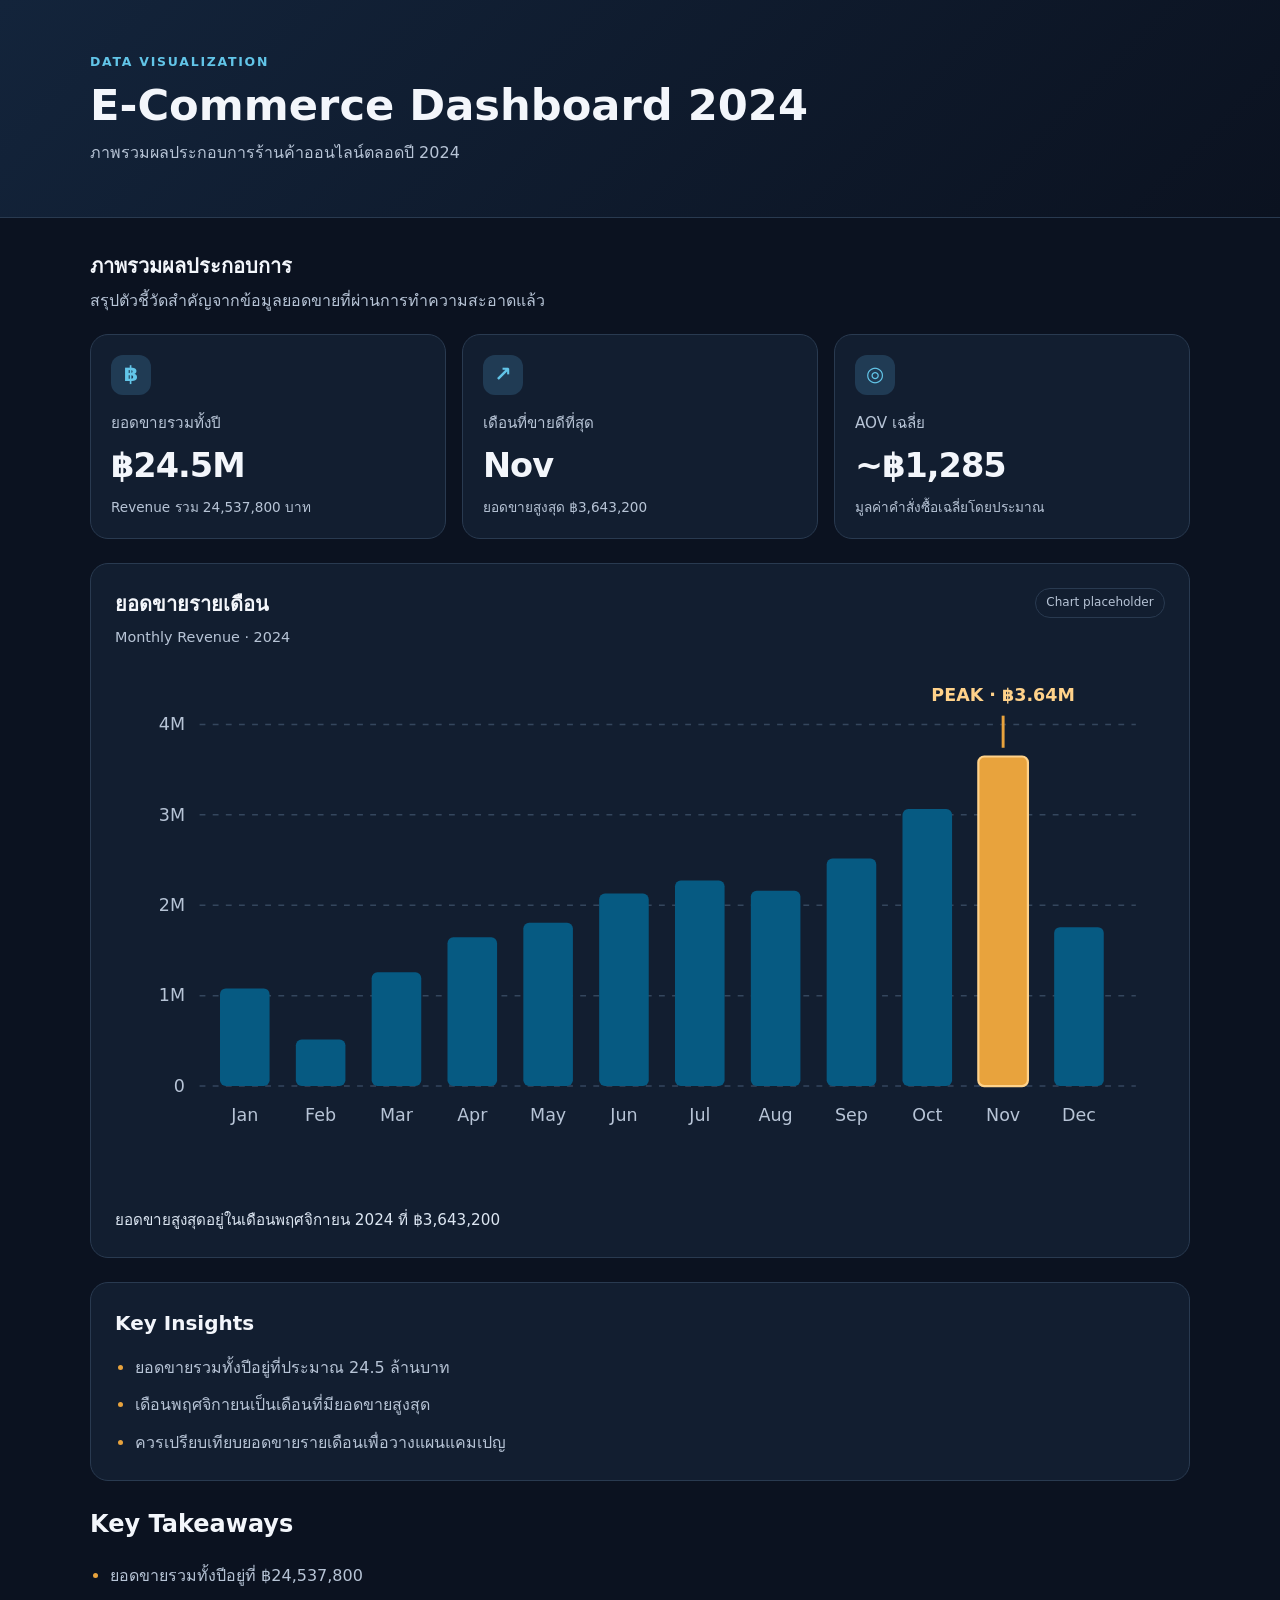
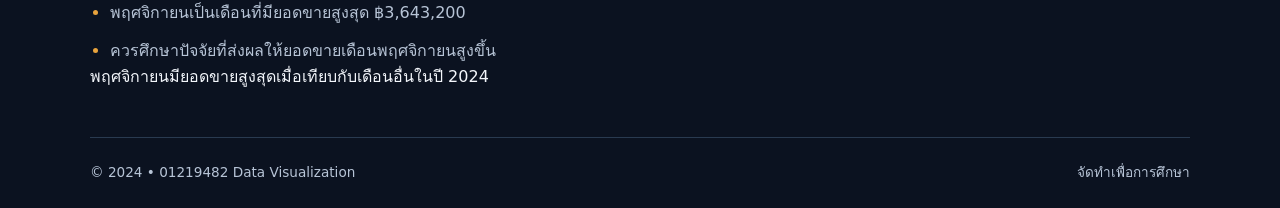
==== page3.html @ 40ed5b57 "Initial commit" ====
<!doctype html>
<html lang="th">
<head>
  <meta charset="utf-8">
  <meta name="viewport" content="width=device-width, initial-scale=1">
  <meta name="description" content="E-Commerce Dashboard 2024 สรุปยอดขายรายเดือน">
  <title>E-Commerce Dashboard 2024</title>
  <link rel="stylesheet" href="styles.css">
</head>
<body>
  <header class="site-header">
    <div class="header-content">
      <p class="eyebrow">DATA VISUALIZATION</p>
      <h1>E-Commerce Dashboard 2024</h1>
      <p class="subtitle">ภาพรวมผลประกอบการร้านค้าออนไลน์ตลอดปี 2024</p>
    </div>
  </header>

  <main class="dashboard">
    <section class="intro" aria-labelledby="overview-title">
      <h2 id="overview-title">ภาพรวมผลประกอบการ</h2>
      <p>สรุปตัวชี้วัดสำคัญจากข้อมูลยอดขายที่ผ่านการทำความสะอาดแล้ว</p>
    </section>

    <section class="kpis" aria-label="ตัวชี้วัดสำคัญ">
      <article class="kpi-card">
        <div class="kpi-icon" aria-hidden="true">฿</div>
        <p class="kpi-label">ยอดขายรวมทั้งปี</p>
        <p class="kpi-value">฿24.5M</p>
        <p class="kpi-note">Revenue รวม 24,537,800 บาท</p>
      </article>

      <article class="kpi-card">
        <div class="kpi-icon" aria-hidden="true">↗</div>
        <p class="kpi-label">เดือนที่ขายดีที่สุด</p>
        <p class="kpi-value">Nov</p>
        <p class="kpi-note">ยอดขายสูงสุด ฿3,643,200</p>
      </article>

      <article class="kpi-card">
        <div class="kpi-icon" aria-hidden="true">◎</div>
        <p class="kpi-label">AOV เฉลี่ย</p>
        <p class="kpi-value">~฿1,285</p>
        <p class="kpi-note">มูลค่าคำสั่งซื้อเฉลี่ยโดยประมาณ</p>
      </article>
    </section>

    <section class="panel chart" aria-labelledby="chart-title">
      <div class="panel-heading">
        <div>
          <h2 id="chart-title">ยอดขายรายเดือน</h2>
          <p>Monthly Revenue · 2024</p>
        </div>
        <span class="status">Chart placeholder</span>
      </div>
      <div class="svg-chart-wrap"><svg class="revenue-chart" viewBox="0 0 720 360" role="img" aria-labelledby="revenue-title revenue-desc">
        <title id="revenue-title">กราฟแท่งยอดขายรายเดือน ปี 2024</title><desc id="revenue-desc">ยอดขายรายเดือน เดือนพฤศจิกายนสูงสุดที่ 3,643,200 บาท เน้นด้วยสีอำพัน</desc>
        <g class="grid-lines" aria-hidden="true">
<line x1="58" y1="286" x2="700" y2="286"/>
<line x1="58" y1="224" x2="700" y2="224"/>
<line x1="58" y1="162" x2="700" y2="162"/>
<line x1="58" y1="100" x2="700" y2="100"/>
<line x1="58" y1="38" x2="700" y2="38"/>
</g><g class="axis-labels" aria-hidden="true">
<text x="48" y="290" text-anchor="end">0</text>
<text x="48" y="228" text-anchor="end">1M</text>
<text x="48" y="166" text-anchor="end">2M</text>
<text x="48" y="104" text-anchor="end">3M</text>
<text x="48" y="42" text-anchor="end">4M</text>
</g><g class="bars">
<rect class="bar" x="72" y="219" width="34" height="67" rx="4"><title>Jan: ฿1,080,000</title></rect>
<rect class="bar" x="124" y="254" width="34" height="32" rx="4"><title>Feb: ฿520,000</title></rect>
<rect class="bar" x="176" y="208" width="34" height="78" rx="4"><title>Mar: ฿1,260,000</title></rect>
<rect class="bar" x="228" y="184" width="34" height="102" rx="4"><title>Apr: ฿1,650,000</title></rect>
<rect class="bar" x="280" y="174" width="34" height="112" rx="4"><title>May: ฿1,808,500</title></rect>
<rect class="bar" x="332" y="154" width="34" height="132" rx="4"><title>Jun: ฿2,130,000</title></rect>
<rect class="bar" x="384" y="145" width="34" height="141" rx="4"><title>Jul: ฿2,275,000</title></rect>
<rect class="bar" x="436" y="152" width="34" height="134" rx="4"><title>Aug: ฿2,167,200</title></rect>
<rect class="bar" x="488" y="130" width="34" height="156" rx="4"><title>Sep: ฿2,520,000</title></rect>
<rect class="bar" x="540" y="96" width="34" height="190" rx="4"><title>Oct: ฿3,070,000</title></rect>
<rect class="bar bar-peak" x="592" y="60" width="34" height="226" rx="4"><title>Nov: ฿3,643,200</title></rect>
<rect class="bar" x="644" y="177" width="34" height="109" rx="4"><title>Dec: ฿1,760,000</title></rect>
</g><g class="month-labels" aria-hidden="true">
<text x="89" y="310" text-anchor="middle">Jan</text>
<text x="141" y="310" text-anchor="middle">Feb</text>
<text x="193" y="310" text-anchor="middle">Mar</text>
<text x="245" y="310" text-anchor="middle">Apr</text>
<text x="297" y="310" text-anchor="middle">May</text>
<text x="349" y="310" text-anchor="middle">Jun</text>
<text x="401" y="310" text-anchor="middle">Jul</text>
<text x="453" y="310" text-anchor="middle">Aug</text>
<text x="505" y="310" text-anchor="middle">Sep</text>
<text x="557" y="310" text-anchor="middle">Oct</text>
<text x="609" y="310" text-anchor="middle">Nov</text>
<text x="661" y="310" text-anchor="middle">Dec</text>
</g><path class="peak-pointer" d="M609 54 L609 32" aria-hidden="true"/><text class="peak-label" x="609" y="22" text-anchor="middle">PEAK · ฿3.64M</text></svg></div><p class="chart-caption">ยอดขายสูงสุดอยู่ในเดือนพฤศจิกายน 2024 ที่ ฿3,643,200</p>
    </section>

    <section class="panel insights" aria-labelledby="insights-title">
      <h2 id="insights-title">Key Insights</h2>
      <ul>
        <li>ยอดขายรวมทั้งปีอยู่ที่ประมาณ 24.5 ล้านบาท</li>
        <li>เดือนพฤศจิกายนเป็นเดือนที่มียอดขายสูงสุด</li>
        <li>ควรเปรียบเทียบยอดขายรายเดือนเพื่อวางแผนแคมเปญ</li>
      </ul>
    </section>
    
<section class="insights" aria-labelledby="insights-title">
  <h2 id="insights-title">Key Takeaways</h2>
  <ul>
    <li>ยอดขายรวมทั้งปีอยู่ที่ ฿24,537,800</li>
    <li>พฤศจิกายนเป็นเดือนที่มียอดขายสูงสุด ฿3,643,200</li>
    <li>ควรศึกษาปัจจัยที่ส่งผลให้ยอดขายเดือนพฤศจิกายนสูงขึ้น</li>
  </ul>
  <p class="chart-note">
    พฤศจิกายนมียอดขายสูงสุดเมื่อเทียบกับเดือนอื่นในปี 2024
  </p>
</section>

  </main>

  <footer class="site-footer">
    <p>&copy; 2024 • 01219482 Data Visualization</p>
    <p>จัดทำเพื่อการศึกษา</p>
  </footer>
</body>
</html>
---- styles.css ----
/* Base styles: mobile-first */
:root {
  color-scheme: dark;
  --page-bg: #0b1220;
  --panel-bg: #121e30;
  --panel-hover: #182941;
  --border: #293a50;
  --text-main: #f3f6fb;
  --text-muted: #b7c4d6;
  --accent: #62c5e8;
  --peak: #e8a33d;
  --radius: 18px;
}

* {
  box-sizing: border-box;
}

body {
  margin: 0;
  background: var(--page-bg);
  color: var(--text-main);
  font-family: system-ui, -apple-system, BlinkMacSystemFont, "Segoe UI", sans-serif;
  line-height: 1.6;
}

.site-header {
  padding: 2.5rem 1.25rem;
  background: linear-gradient(135deg, #13243b, #0b1220);
  border-bottom: 1px solid var(--border);
}

.header-content,
.dashboard,
.site-footer {
  width: min(100% - 2rem, 1100px);
  margin-inline: auto;
}

.eyebrow {
  margin: 0 0 0.5rem;
  color: var(--accent);
  font-size: 0.78rem;
  font-weight: 800;
  letter-spacing: 0.14em;
}

h1, h2, p {
  margin-top: 0;
}

h1 {
  margin-bottom: 0.5rem;
  font-size: clamp(1.8rem, 5vw, 2.7rem);
  line-height: 1.2;
}

.subtitle,
.intro p,
.panel-heading p {
  color: var(--text-muted);
}

.subtitle {
  margin-bottom: 0;
}

.dashboard {
  padding-block: 2rem;
}

.intro {
  margin-bottom: 1.25rem;
}

.intro h2,
.panel h2 {
  margin-bottom: 0.35rem;
  font-size: 1.25rem;
}

.intro p {
  margin-bottom: 0;
}

.kpis {
  display: grid;
  grid-template-columns: 1fr;
  gap: 1rem;
  margin-bottom: 1.5rem;
}

.kpi-card,
.panel {
  border: 1px solid var(--border);
  border-radius: var(--radius);
  background: var(--panel-bg);
}

.kpi-card {
  padding: 1.25rem;
  transition: transform 180ms ease, background-color 180ms ease, border-color 180ms ease;
}

.kpi-card:hover {
  transform: translateY(-4px);
  background: var(--panel-hover);
  border-color: #42617f;
}

.kpi-icon {
  display: grid;
  place-items: center;
  width: 2.5rem;
  height: 2.5rem;
  margin-bottom: 1rem;
  border-radius: 12px;
  background: #203b54;
  color: var(--accent);
  font-size: 1.3rem;
  font-weight: 800;
}

.kpi-label {
  margin-bottom: 0.25rem;
  color: var(--text-muted);
  font-size: 0.95rem;
}

.kpi-value {
  margin-bottom: 0.25rem;
  font-size: clamp(1.7rem, 5vw, 2.1rem);
  font-weight: 800;
  letter-spacing: -0.03em;
}

.kpi-note {
  margin-bottom: 0;
  color: var(--text-muted);
  font-size: 0.85rem;
}

.panel {
  padding: 1.25rem;
  margin-bottom: 1.5rem;
}

.panel-heading {
  display: flex;
  flex-wrap: wrap;
  align-items: flex-start;
  justify-content: space-between;
  gap: 1rem;
}

.panel-heading p {
  margin-bottom: 0;
  font-size: 0.9rem;
}

.status {
  padding: 0.25rem 0.65rem;
  border: 1px solid var(--border);
  border-radius: 999px;
  color: var(--text-muted);
  font-size: 0.75rem;
}

.chart-placeholder {
  display: grid;
  min-height: 230px;
  margin-top: 1.25rem;
  padding: 2rem 1rem;
  place-content: center;
  justify-items: center;
  border: 1px dashed #486078;
  border-radius: 14px;
  background: #0e1929;
  text-align: center;
}

.placeholder-icon {
  margin-bottom: 0.5rem;
  color: var(--accent);
  font-size: 2.5rem;
}

.chart-placeholder p {
  margin-bottom: 0.25rem;
  font-size: 1.1rem;
  font-weight: 750;
}

.chart-placeholder span {
  color: var(--text-muted);
  font-size: 0.9rem;
}

.insights ul {
  display: grid;
  gap: 0.75rem;
  margin-bottom: 0;
  padding-left: 1.25rem;
  color: var(--text-muted);
}

.insights li::marker {
  color: var(--peak);
}

.site-footer {
  display: flex;
  flex-direction: column;
  gap: 0.25rem;
  padding-block: 1.5rem;
  border-top: 1px solid var(--border);
  color: var(--text-muted);
  font-size: 0.85rem;
}

.site-footer p {
  margin-bottom: 0;
}

/* Desktop / tablet layout */
@media (min-width: 768px) {
  .site-header {
    padding-block: 3.25rem;
  }

  .kpis {
    grid-template-columns: repeat(3, minmax(0, 1fr));
  }

  .panel {
    padding: 1.5rem;
  }

  .site-footer {
    flex-direction: row;
    justify-content: space-between;
  }
}

/* Respect reduced-motion preferences */
@media (prefers-reduced-motion: reduce) {
  *,
  *::before,
  *::after {
    scroll-behavior: auto !important;
    transition-duration: 0.01ms !important;
    animation-duration: 0.01ms !important;
    animation-iteration-count: 1 !important;
  }
}

/* Mini-Lab 2: responsive accessible SVG chart */
.svg-chart-wrap{width:100%;margin-top:1.25rem;overflow-x:auto}.revenue-chart{display:block;width:100%;min-width:540px;height:auto;overflow:visible}
.grid-lines line{stroke:#34465d;stroke-width:1;stroke-dasharray:4 5}.axis-labels,.month-labels{fill:#b7c4d6;font-family:inherit;font-size:12px}
.bar{fill:#065A82;transition:opacity 160ms ease}.bar:hover{opacity:.78}.bar-peak{fill:#E8A33D;stroke:#ffd28a;stroke-width:1.5}
.peak-pointer{stroke:#E8A33D;stroke-width:2}.peak-label{fill:#ffd28a;font-size:12px;font-weight:800}.chart-caption{margin:.9rem 0 0;color:#dce6f2;font-size:.95rem}
@media(max-width:600px){.revenue-chart{min-width:600px}}
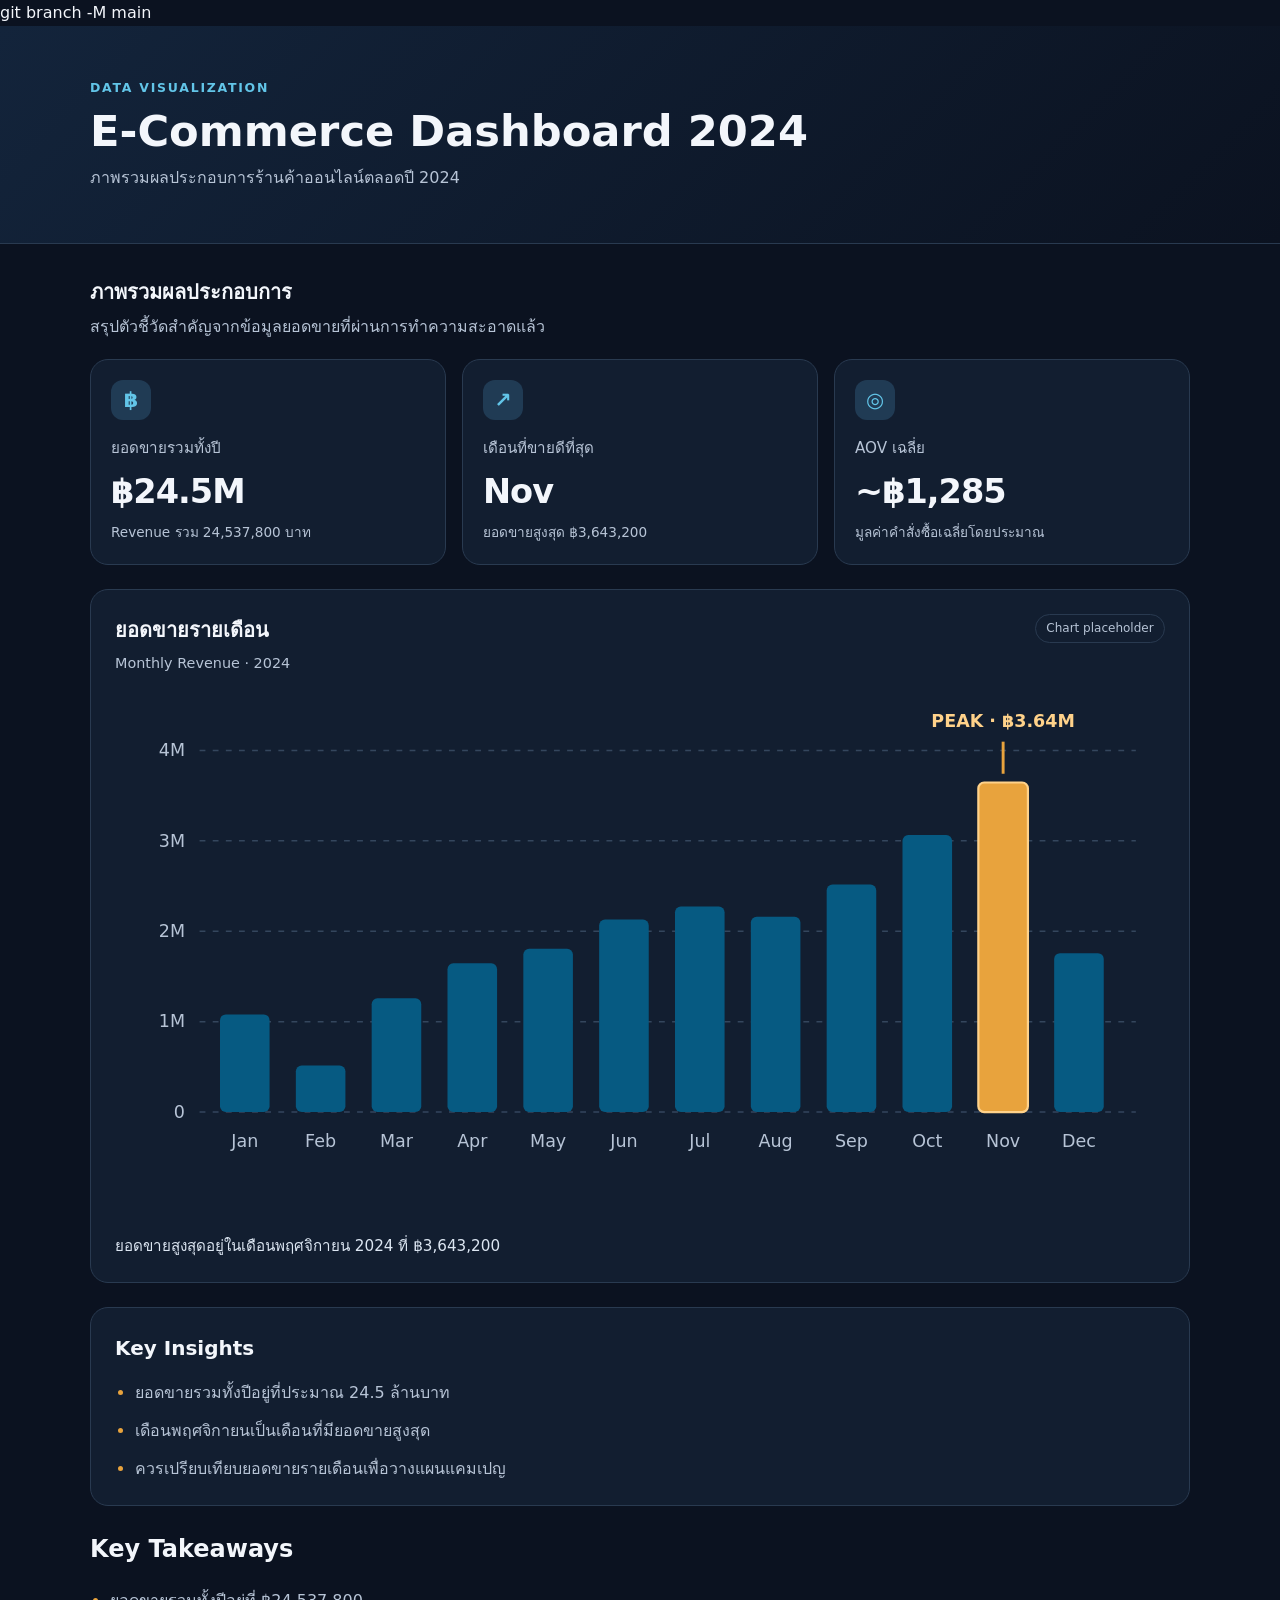
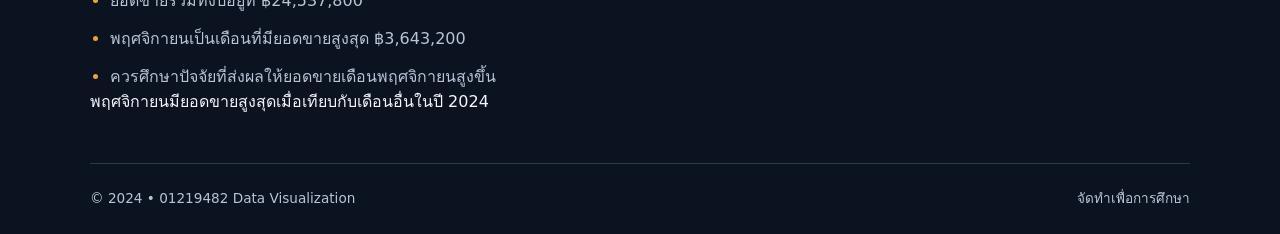
==== commit c6cb66eb: "Update project" ====
--- a/page3.html
+++ b/page3.html
@@ -1,4 +1,4 @@
-<!doctype html>
+git branch -M main<!doctype html>
 <html lang="th">
 <head>
   <meta charset="utf-8">
